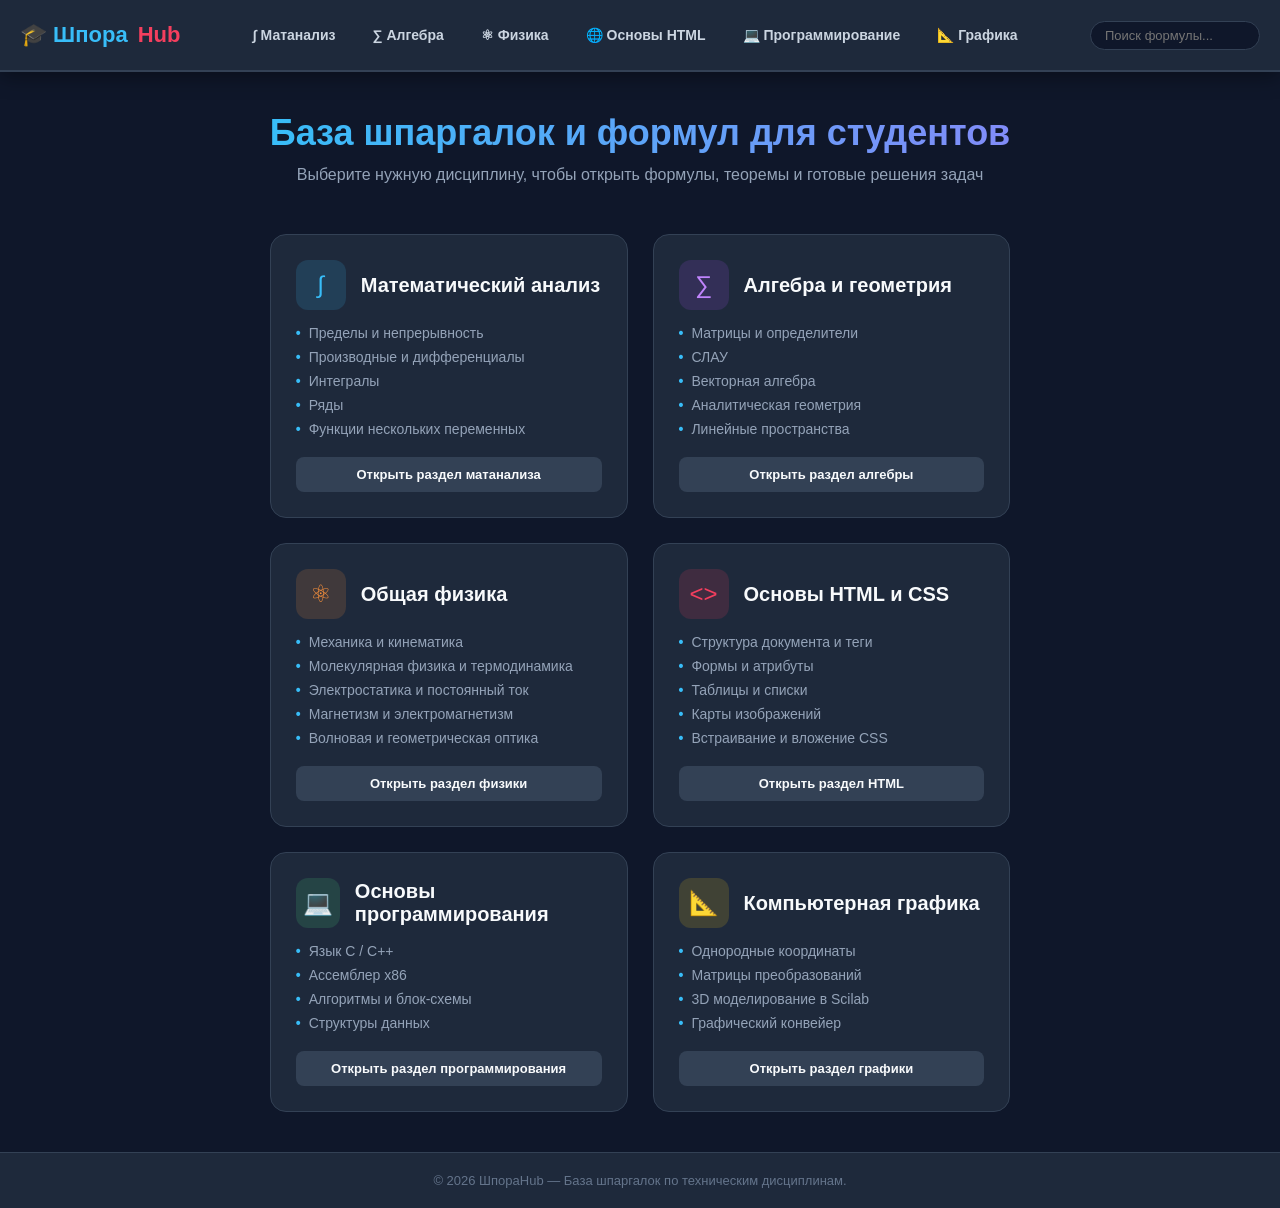
==== index.html @ d4704bb3 "Add files via upload" ====
<!DOCTYPE html>
<html lang="ru">
<head>
    <meta charset="UTF-8">
    <meta name="viewport" content="width=device-width, initial-scale=1.0">
    <title>ШпораHub — База шпаргалок для студентов</title>
    <link rel="stylesheet" href="Css-project-1.css">
</head>
<body>

    <!-- ВЕРХНЕЕ НАВИГАЦИОННОЕ МЕНЮ -->
    <header>
        <div class="header-container">
            <a href="index.html" class="logo">
                🎓 Шпора<span>Hub</span>
            </a>

            <nav>
                <ul>
                <li><a href="mathanaliz.html"        class="menu-link">∫ Матанализ</a></li>
                <li><a href="algebra.html"     class="menu-link">∑ Алгебра</a></li>
                <li><a href="phisics.html"     class="menu-link">⚛ Физика</a></li>
                <li><a href="html.html"        class="menu-link">🌐 Основы HTML</a></li>
                <li><a href="programming.html" class="menu-link">💻 Программирование</a></li>
                <li><a href="graphika.html"    class="menu-link">📐 Графика</a></li>
                </ul>
            </nav>

            <div class="search-box">
                <input type="text" placeholder="Поиск формулы..." autocomplete="off">
                <div id="search-results" class="search-results"></div>
            </div>
        </div>
    </header>

    <!-- ОСНОВНОЙ КОНТЕНТ -->
    <main>
        <section class="hero">
            <h1>База шпаргалок и формул для студентов</h1>
            <p>Выберите нужную дисциплину, чтобы открыть формулы, теоремы и готовые решения задач</p>
        </section>

        <section class="grid-categories">

            <!-- Карточка 1: Матанализ -->
            <div class="card" id="math">
                <div>
                    <div class="card-header">
                        <div class="card-icon icon-math">∫</div>
                        <div class="card-title">Математический анализ</div>
                    </div>
                    <ul class="card-list">
                        <li><a href="mathanaliz.html#limits">Пределы и непрерывность</a></li>
                        <li><a href="mathanaliz.html#derivatives">Производные и дифференциалы</a></li>
                        <li><a href="mathanaliz.html#integrals">Интегралы</a></li>
                        <li><a href="mathanaliz.html#series">Ряды</a></li>
                        <li><a href="mathanaliz.html#multivariable">Функции нескольких переменных</a></li>
                    </ul>
                </div>
                <a href="mathanaliz.html" class="card-btn">Открыть раздел матанализа</a>
            </div>

            <!-- Карточка 2: Алгебра -->
            <div class="card" id="algebra">
                <div>
                    <div class="card-header">
                        <div class="card-icon icon-algebra">∑</div>
                        <div class="card-title">Алгебра и геометрия</div>
                    </div>
                    <ul class="card-list">
                        <li><a href="algebra.html#matrices">Матрицы и определители</a></li>
                        <li><a href="algebra.html#slau">СЛАУ</a></li>
                        <li><a href="algebra.html#vectors">Векторная алгебра</a></li>
                        <li><a href="algebra.html#geom">Аналитическая геометрия</a></li>
                        <li><a href="algebra.html#spaces">Линейные пространства</a></li>
                    </ul>
                </div>
                <a href="algebra.html" class="card-btn">Открыть раздел алгебры</a>
            </div>

            <!-- Карточка 3: Физика -->
            <div class="card" id="physics">
                <div>
                    <div class="card-header">
                        <div class="card-icon icon-physics">⚛</div>
                        <div class="card-title">Общая физика</div>
                    </div>
                    <ul class="card-list">
                        <li><a href="phisics.html#mechanics">Механика и кинематика</a></li>
                        <li><a href="phisics.html#thermo">Молекулярная физика и термодинамика</a></li>
                        <li><a href="phisics.html#electro">Электростатика и постоянный ток</a></li>
                        <li><a href="phisics.html#magnetism">Магнетизм и электромагнетизм</a></li>
                        <li><a href="phisics.html#optics">Волновая и геометрическая оптика</a></li>
                    </ul>
                </div>
                <a href="phisics.html" class="card-btn">Открыть раздел физики</a>
            </div>

            <!-- Карточка 4: Основы HTML -->
            <div class="card" id="html">
                <div>
                    <div class="card-header">
                        <div class="card-icon icon-html">&lt;&gt;</div>
                        <div class="card-title">Основы HTML и CSS</div>
                    </div>
                    <ul class="card-list">
                        <li><a href="html.html#structure">Структура документа и теги</a></li>
                        <li><a href="html.html#forms">Формы и атрибуты</a></li>
                        <li><a href="html.html#tables">Таблицы и списки</a></li>
                        <li><a href="html.html#maps">Карты изображений</a></li>
                        <li><a href="html.html#css">Встраивание и вложение CSS</a></li>
                    </ul>
                </div>
                <a href="html.html" class="card-btn">Открыть раздел HTML</a>
            </div>

            <!-- Карточка 5: Программирование -->
            <div class="card" id="programming">
                <div>
                    <div class="card-header">
                        <div class="card-icon icon-prog">💻</div>
                        <div class="card-title">Основы программирования</div>
                    </div>
                    <ul class="card-list">
                        <li><a href="programming.html#c">Язык C / C++</a></li>
                        <li><a href="programming.html#asm">Ассемблер x86</a></li>
                        <li><a href="programming.html#algo">Алгоритмы и блок-схемы</a></li>
                        <li><a href="programming.html#data-struct">Структуры данных</a></li>
                    </ul>
                </div>
                <a href="programming.html" class="card-btn">Открыть раздел программирования</a>
            </div>

            <!-- Карточка 6: Компьютерная графика -->
            <div class="card" id="graphics">
                <div>
                    <div class="card-header">
                        <div class="card-icon icon-graph">📐</div>
                        <div class="card-title">Компьютерная графика</div>
                    </div>
                    <ul class="card-list">
                        <li><a href="graphika.html#homogeneous">Однородные координаты</a></li>
                        <li><a href="graphika.html#transforms">Матрицы преобразований</a></li>
                        <li><a href="graphika.html#scilab">3D моделирование в Scilab</a></li>
                        <li><a href="graphika.html#pipeline">Графический конвейер</a></li>
                    </ul>
                </div>
                <a href="graphika.html" class="card-btn">Открыть раздел графики</a>
            </div>

        </section>
    </main>

    <!-- ПОДВАЛ СТИЛЬНОГО САЙТА -->
    <footer>
        &copy; 2026 ШпораHub — База шпаргалок по техническим дисциплинам.
    </footer>
<script src="JS/search-index.js"></script>
<script src="JS/search.js"></script>
</body>
</html>
---- Css-project-1.css ----
/* ====== ОБЩИЕ СТИЛИ И СБРОС ====== */
*
{
    box-sizing: border-box;
    margin: 0;
    padding: 0;
}

body
{
    font-family: 'Segoe UI', Tahoma, Geneva, Verdana, sans-serif;
    background-color: #0f172a;
    color: #f8fafc;
    min-height: 100vh;
    display: flex;
    flex-direction: column;
}

a
{
    text-decoration: none;
    color: inherit;
}

/* ====== ШАПКА И НАВИГАЦИОННОЕ МЕНЮ ====== */
header
{
    background-color: #1e293b;
    border-bottom: 2px solid #334155;
    position: sticky;
    top: 0;
    z-index: 1000;
    box-shadow: 0 4px 20px rgba(0, 0, 0, 0.4);
}

.header-container
{
    max-width: 1280px;
    margin: 0 auto;
    display: flex;
    align-items: center;
    justify-content: space-between;
    padding: 0 20px;
    height: 70px;
}

.logo
{
    font-size: 22px;
    font-weight: 800;
    color: #38bdf8;
    display: flex;
    align-items: center;
    gap: 10px;
}

.logo span
{
    color: #f43f5e;
}

/* Выпадающее меню */
nav ul
{
    display: flex;
    list-style: none;
    gap: 5px;
}

nav > ul > li
{
    position: relative;
}

nav a.menu-link
{
    display: flex;
    align-items: center;
    gap: 6px;
    padding: 12px 16px;
    font-weight: 600;
    font-size: 14px;
    color: #cbd5e1;
    border-radius: 8px;
    transition: all 0.2s ease;
}

nav a.menu-link:hover, nav > ul > li:hover > a.menu-link
{
    background-color: #334155;
    color: #38bdf8;
}

/* Всплывающие списки (Dropdown) */
.dropdown
{
    position: absolute;
    top: 100%;
    left: 0;
    width: 250px;
    background-color: #1e293b;
    border: 1px solid #334155;
    border-radius: 12px;
    box-shadow: 0 10px 25px rgba(0,0,0,0.5);
    padding: 10px 0;
    opacity: 0;
    visibility: hidden;
    transform: translateY(10px);
    transition: all 0.25s ease;
    list-style: none;
}

nav > ul > li:hover .dropdown
{
    opacity: 1;
    visibility: visible;
    transform: translateY(0);
}

.dropdown li a
{
    display: block;
    padding: 10px 20px;
    font-size: 13px;
    color: #94a3b8;
    transition: all 0.2s ease;
}

.dropdown li a:hover
{
    background-color: #334155;
    color: #f8fafc;
    padding-left: 25px;
}

/* Поиск */
.search-box
{
    display: flex;
    align-items: center;
    background-color: #0f172a;
    border: 1px solid #334155;
    border-radius: 20px;
    padding: 6px 14px;
}

.search-box input
{
    background: none;
    border: none;
    outline: none;
    color: #fff;
    font-size: 13px;
    width: 140px;
}

/* ====== ОСНОВНОЙ КОНТЕНТ (КАРТОЧКИ РАЗДЕЛОВ) ====== */
main
{
    max-width: 1280px;
    margin: 40px auto;
    padding: 0 20px;
    flex: 1;
}

.hero
{
    text-align: center;
    margin-bottom: 50px;
}

.hero h1
{
    font-size: 36px;
    font-weight: 800;
    margin-bottom: 12px;
    background: linear-gradient(90deg, #38bdf8, #818cf8);
    background-clip: border-box;
    -webkit-background-clip: text;
    -webkit-text-fill-color: transparent;
}

.hero p
{
    color: #94a3b8;
    font-size: 16px;
}

.grid-categories
{
    display: grid;
    grid-template-columns: repeat(auto-fit, minmax(350px, 1fr));
    gap: 25px;
}

.card
{
    background-color: #1e293b;
    border: 1px solid #334155;
    border-radius: 16px;
    padding: 25px;
    transition: transform 0.3s ease, border-color 0.3s ease, box-shadow 0.3s ease;
    display: flex;
    flex-direction: column;
    justify-content: space-between;
}

.card:hover
{
    transform: translateY(-5px);
    border-color: #38bdf8;
    box-shadow: 0 10px 30px rgba(56, 189, 248, 0.15);
}

.card-header
{
    display: flex;
    align-items: center;
    gap: 15px;
    margin-bottom: 15px;
}

.card-icon
{
    width: 50px;
    height: 50px;
    border-radius: 12px;
    display: flex;
    align-items: center;
    justify-content: center;
    font-size: 24px;
}

/* Цветовые акценты */
.icon-math { background-color: rgba(56, 189, 248, 0.15); color: #38bdf8; }
.icon-algebra { background-color: rgba(168, 85, 247, 0.15); color: #c084fc; }
.icon-physics { background-color: rgba(251, 146, 60, 0.15); color: #fb923c; }
.icon-html { background-color: rgba(244, 63, 94, 0.15); color: #f43f5e; }
.icon-prog { background-color: rgba(74, 222, 128, 0.15); color: #4ade80; }
.icon-graph { background-color: rgba(250, 204, 21, 0.15); color: #facc15; }

.card-title
{
    font-size: 20px;
    font-weight: 700;
}

.card-list
{
    list-style: none;
    margin-bottom: 20px;
}

.card-list li
{
    margin-bottom: 8px;
}

.card-list a
{
    color: #94a3b8;
    font-size: 14px;
    display: flex;
    align-items: center;
    gap: 8px;
    transition: color 0.2s;
}

.card-list a:hover
{
    color: #f8fafc;
}

.card-list a::before
{
    content: "•";
    color: #38bdf8;
    font-weight: bold;
}

.card-btn
{
    display: inline-block;
    text-align: center;
    padding: 10px;
    background-color: #334155;
    color: #f8fafc;
    border-radius: 8px;
    font-weight: 600;
    font-size: 13px;
    transition: background 0.2s;
}

.card-btn:hover
{
    background-color: #0284c7;
}

/* ====== ПОДВАЛ ====== */
footer
{
    background-color: #1e293b;
    border-top: 1px solid #334155;
    text-align: center;
    padding: 20px;
    color: #64748b;
    font-size: 13px;
    margin-top: auto;
}

/* ============================================================
   СТРАНИЦЫ РАЗДЕЛОВ
   ============================================================ */

.breadcrumbs {
    font-size: 14px;
    color: #64748b;
    margin-bottom: 20px;
    display: flex;
    gap: 8px;
    align-items: center;
}
.breadcrumbs a { color: #38bdf8; }
.breadcrumbs a:hover { text-decoration: underline; }

.section-hero {
    display: flex;
    gap: 20px;
    align-items: center;
    margin-bottom: 30px;
}
.section-hero h1 {
    font-size: 30px;
    font-weight: 800;
    margin-bottom: 6px;
}
.section-hero p {
    color: #94a3b8;
    font-size: 15px;
}

.section-layout {
    display: grid;
    grid-template-columns: 240px 1fr;
    gap: 30px;
    align-items: start;
}

.section-sidebar {
    position: sticky;
    top: 90px;
    background-color: #1e293b;
    border: 1px solid #334155;
    border-radius: 12px;
    padding: 18px;
}
.section-sidebar h3 {
    font-size: 14px;
    text-transform: uppercase;
    letter-spacing: 1px;
    color: #64748b;
    margin-bottom: 12px;
}
.section-sidebar ul { list-style: none; }
.section-sidebar li { margin-bottom: 6px; }
.section-sidebar a {
    display: block;
    padding: 8px 10px;
    border-radius: 6px;
    font-size: 14px;
    color: #cbd5e1;
    transition: background 0.2s;
}
.section-sidebar a:hover {
    background-color: #334155;
    color: #38bdf8;
}

.topic {
    margin-bottom: 40px;
    scroll-margin-top: 90px;
}
.topic h2 {
    font-size: 22px;
    margin-bottom: 16px;
    padding-bottom: 8px;
    border-bottom: 1px solid #334155;
    color: #38bdf8;
}

.formula-list {
    display: grid;
    grid-template-columns: repeat(auto-fit, minmax(min(100%, 280px), 1fr));
    gap: 14px;
}

.formula-card {
    background-color: #1e293b;
    border: 1px solid #334155;
    border-radius: 10px;
    padding: 16px;
    transition: border-color 0.2s;
}
.formula-card:hover { border-color: #38bdf8; }

.formula-name {
    font-size: 14px;
    color: #94a3b8;
    margin-bottom: 8px;
}

.formula-code {
    font-family: 'Consolas', 'Courier New', monospace;
    font-size: 15px;
    color: #f8fafc;
    background-color: #0f172a;
    padding: 10px 12px;
    border-radius: 6px;
    border-left: 3px solid #38bdf8;
    word-break: break-word;
    overflow-x: auto;
}

/* Место под слайдер */
.slider-placeholder {
    width: 100%;
    aspect-ratio: 16 / 7;
    background-color: #1e293b;
    border: 2px dashed #334155;
    border-radius: 16px;
    display: flex;
    flex-direction: column;
    align-items: center;
    justify-content: center;
    gap: 8px;
    color: #475569;
    margin-bottom: 40px;
    text-align: center;
    padding: 20px;
}
.slider-placeholder .slider-icon { font-size: 40px; opacity: 0.6; }
.slider-placeholder .slider-text { font-size: 15px; font-weight: 600; color: #64748b; }
.slider-placeholder .slider-hint { font-size: 12px; color: #475569; }

@media (max-width: 900px) {
    .section-layout { grid-template-columns: 1fr; }
    .section-sidebar { position: static; }
    .section-hero { flex-direction: column; align-items: flex-start; gap: 12px; }
    .section-hero h1 { font-size: 24px; }
}

@media (max-width: 600px) {
    .slider-placeholder { aspect-ratio: 4 / 3; }
}
/* ============================================================
   ПОИСК
   ============================================================ */

.search-box {
    position: relative;
}

.search-results {
    position: absolute;
    top: calc(100% + 8px);
    right: 0;
    width: 360px;
    max-width: 90vw;
    max-height: 400px;
    overflow-y: auto;
    background-color: #1e293b;
    border: 1px solid #334155;
    border-radius: 12px;
    box-shadow: 0 10px 30px rgba(0, 0, 0, 0.5);
    padding: 6px;
    display: none;
    z-index: 2000;
}
.search-results.is-open { display: block; }

.search-item {
    display: block;
    padding: 10px 12px;
    border-radius: 8px;
    transition: background 0.15s;
}
.search-item:hover { background-color: #334155; }

.search-item-section {
    font-size: 11px;
    text-transform: uppercase;
    letter-spacing: 0.5px;
    color: #64748b;
    margin-bottom: 4px;
}
.search-item-name {
    font-size: 14px;
    font-weight: 600;
    color: #f8fafc;
}
.search-item mark {
    background-color: rgba(56, 189, 248, 0.3);
    color: #38bdf8;
    border-radius: 2px;
    padding: 0 2px;
}
.search-empty {
    padding: 16px;
    text-align: center;
    color: #64748b;
    font-size: 14px;
}

@media (max-width: 600px) {
    .search-results {
        width: calc(100vw - 24px);
        right: -8px;
    }
}
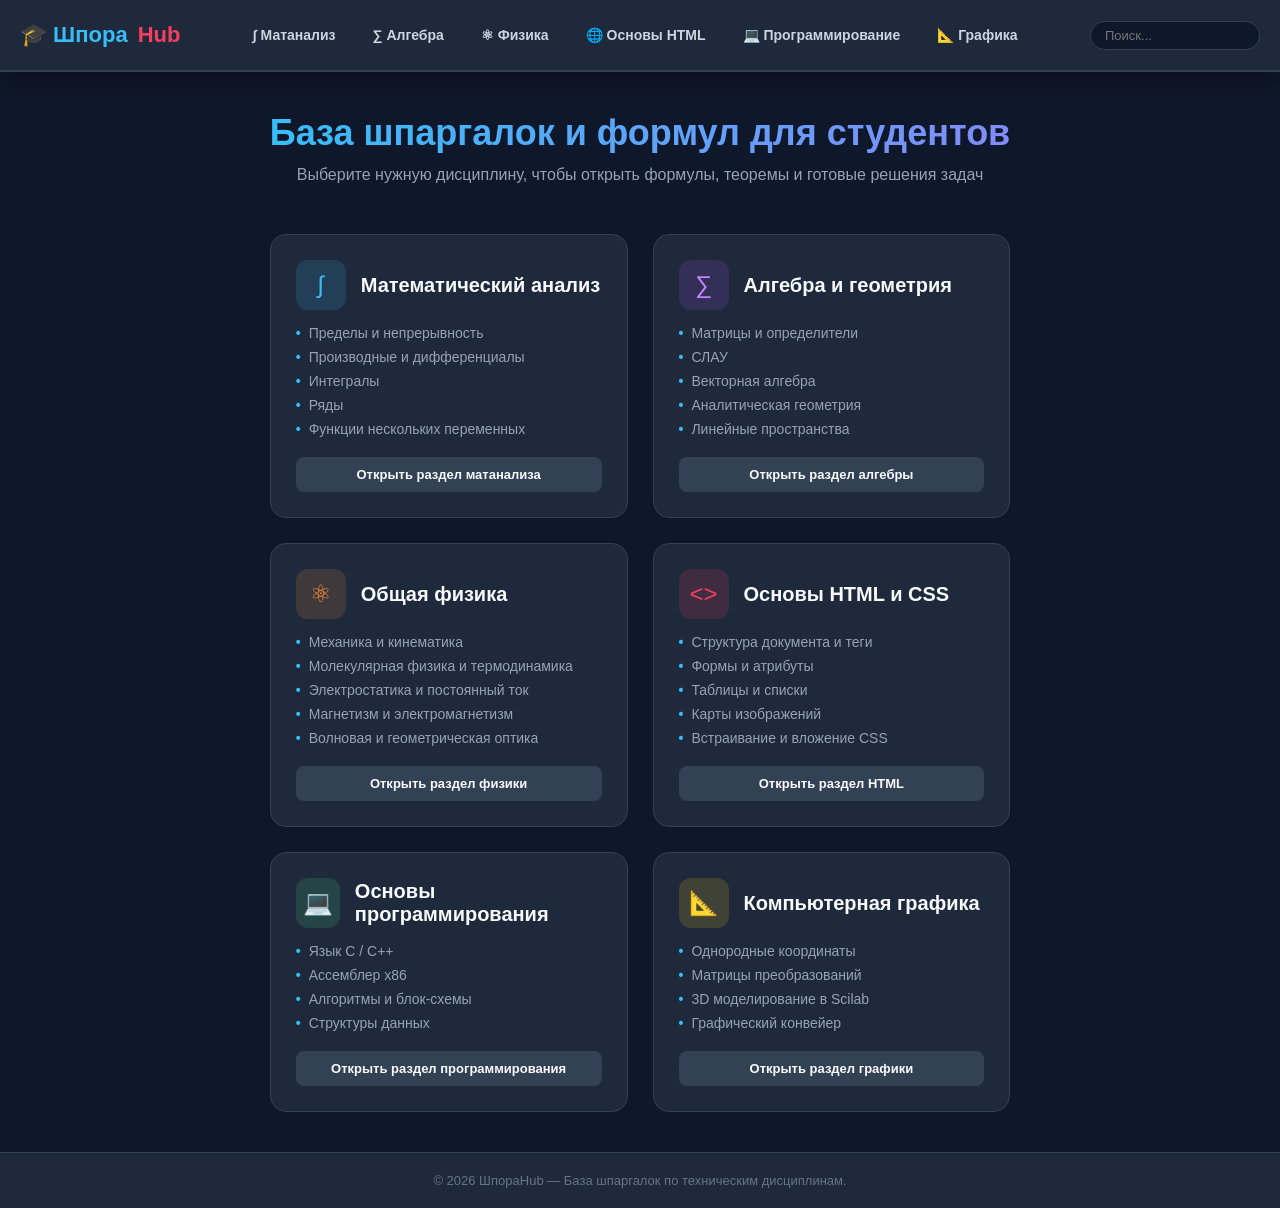
==== commit 7c612ee6: "Update index.html" ====
--- a/index.html
+++ b/index.html
@@ -17,7 +17,7 @@
 
             <nav>
                 <ul>
-                <li><a href="mathanaliz.html"        class="menu-link">∫ Матанализ</a></li>
+                <li><a href="mathanaliz.html"  class="menu-link">∫ Матанализ</a></li>
                 <li><a href="algebra.html"     class="menu-link">∑ Алгебра</a></li>
                 <li><a href="phisics.html"     class="menu-link">⚛ Физика</a></li>
                 <li><a href="html.html"        class="menu-link">🌐 Основы HTML</a></li>
@@ -27,7 +27,7 @@
             </nav>
 
             <div class="search-box">
-                <input type="text" placeholder="Поиск формулы..." autocomplete="off">
+                <input type="text" placeholder="Поиск..." autocomplete="off">
                 <div id="search-results" class="search-results"></div>
             </div>
         </div>
--- a/Css-project-1.css
+++ b/Css-project-1.css
@@ -363,7 +363,8 @@
 }
 .section-sidebar ul { list-style: none; }
 .section-sidebar li { margin-bottom: 6px; }
-.section-sidebar a {
+.section-sidebar a
+{
     display: block;
     padding: 8px 10px;
     border-radius: 6px;
@@ -371,16 +372,19 @@
     color: #cbd5e1;
     transition: background 0.2s;
 }
-.section-sidebar a:hover {
+.section-sidebar a:hover
+{
     background-color: #334155;
     color: #38bdf8;
 }
 
-.topic {
+.topic
+{
     margin-bottom: 40px;
     scroll-margin-top: 90px;
 }
-.topic h2 {
+.topic h2
+{
     font-size: 22px;
     margin-bottom: 16px;
     padding-bottom: 8px;
@@ -388,13 +392,15 @@
     color: #38bdf8;
 }
 
-.formula-list {
+.formula-list
+{
     display: grid;
     grid-template-columns: repeat(auto-fit, minmax(min(100%, 280px), 1fr));
     gap: 14px;
 }
 
-.formula-card {
+.formula-card
+{
     background-color: #1e293b;
     border: 1px solid #334155;
     border-radius: 10px;
@@ -403,13 +409,30 @@
 }
 .formula-card:hover { border-color: #38bdf8; }
 
-.formula-name {
+.formula-name
+{
     font-size: 14px;
     color: #94a3b8;
     margin-bottom: 8px;
 }
 
-.formula-code {
+.formula-code
+{
+    font-family: 'Segoe UI', Tahoma, Geneva, Verdana, sans-serif; /* Убираем моноширинный шрифт */
+    font-size: 18px; /* Чуть увеличиваем для читаемости */
+    padding: 15px;
+    display: flex;
+    justify-content: center; /* Центрируем формулу */
+    align-items: center;
+    background-color: #0f172a; /* Оставляем темный фон */
+    border-left: 3px solid #38bdf8;
+    border-radius: 6px;
+    overflow-x: auto; /* Чтобы длинные формулы можно было скроллить на телефоне */
+    color: #f8fafc;
+}
+
+.formula-code-long
+{
     font-family: 'Consolas', 'Courier New', monospace;
     font-size: 15px;
     color: #f8fafc;
@@ -417,12 +440,12 @@
     padding: 10px 12px;
     border-radius: 6px;
     border-left: 3px solid #38bdf8;
-    word-break: break-word;
     overflow-x: auto;
 }
 
 /* Место под слайдер */
-.slider-placeholder {
+.slider-placeholder
+{
     width: 100%;
     aspect-ratio: 16 / 7;
     background-color: #1e293b;
@@ -442,25 +465,29 @@
 .slider-placeholder .slider-text { font-size: 15px; font-weight: 600; color: #64748b; }
 .slider-placeholder .slider-hint { font-size: 12px; color: #475569; }
 
-@media (max-width: 900px) {
+@media (max-width: 900px)
+{
     .section-layout { grid-template-columns: 1fr; }
     .section-sidebar { position: static; }
     .section-hero { flex-direction: column; align-items: flex-start; gap: 12px; }
     .section-hero h1 { font-size: 24px; }
 }
 
-@media (max-width: 600px) {
+@media (max-width: 600px)
+{
     .slider-placeholder { aspect-ratio: 4 / 3; }
 }
 /* ============================================================
    ПОИСК
    ============================================================ */
 
-.search-box {
+.search-box
+{
     position: relative;
 }
 
-.search-results {
+.search-results
+{
     position: absolute;
     top: calc(100% + 8px);
     right: 0;
@@ -478,7 +505,8 @@
 }
 .search-results.is-open { display: block; }
 
-.search-item {
+.search-item
+{
     display: block;
     padding: 10px 12px;
     border-radius: 8px;
@@ -486,34 +514,130 @@
 }
 .search-item:hover { background-color: #334155; }
 
-.search-item-section {
+.search-item-section
+{
     font-size: 11px;
     text-transform: uppercase;
     letter-spacing: 0.5px;
     color: #64748b;
     margin-bottom: 4px;
 }
-.search-item-name {
+.search-item-name
+{
     font-size: 14px;
     font-weight: 600;
     color: #f8fafc;
 }
-.search-item mark {
+.search-item mark
+{
     background-color: rgba(56, 189, 248, 0.3);
     color: #38bdf8;
     border-radius: 2px;
     padding: 0 2px;
 }
-.search-empty {
+.search-empty
+{
     padding: 16px;
     text-align: center;
     color: #64748b;
     font-size: 14px;
 }
 
-@media (max-width: 600px) {
-    .search-results {
+@media (max-width: 600px)
+{
+    .search-results
+    {
         width: calc(100vw - 24px);
         right: -8px;
     }
-}+}
+/* ============================================================
+   АДАПТИВ ДЛЯ МОБИЛЬНЫХ УСТРОЙСТВ
+   ============================================================ */
+
+/* 1. Починка сетки карточек (чтобы не было пустоты справа) */
+.grid-categories
+{
+    grid-template-columns: repeat(auto-fit, minmax(min(100%, 300px), 1fr));
+}
+
+/* 2. Перестройка шапки для планшетов и телефонов */
+@media (max-width: 1024px)
+{
+    .header-container
+    {
+        flex-wrap: wrap;       /* Разрешаем перенос элементов */
+        height: auto;          /* Убираем фиксированную высоту */
+        padding: 10px 15px;
+        gap: 10px;
+    }
+
+    /* Логотип занимает всё свободное место слева */
+    .logo
+    {
+        flex: 1;
+    }
+
+    /* Поиск уходит вправо */
+    .search-box
+    {
+        width: 200px; 
+    }
+
+    /* Меню сползает на новую строку и растягивается на всю ширину */
+    nav
+    {
+        order: 3;              /* Ставим после логотипа и поиска */
+        width: 100%;           /* На всю ширину */
+        overflow-x: auto;      /* Если не влезет, можно будет скроллить вбок */
+        -webkit-overflow-scrolling: touch;
+    }
+
+    /* Убираем скроллбар у меню (чтобы было красиво) */
+    nav::-webkit-scrollbar
+    {
+        display: none;
+    }
+
+    nav ul
+    {
+        flex-wrap: nowrap;
+        gap: 5px;
+    }
+
+    nav a.menu-link
+    {
+        white-space: nowrap;   /* Запрещаем тексту переноситься на 2 строки */
+        font-size: 13px;       /* Чуть уменьшаем шрифт */
+    }
+}
+
+/* 3. Дополнительные правки для узких телефонов */
+@media (max-width: 600px)
+{
+    .search-box
+    {
+        width: 100%;           /* На телефоне поиск лучше сделать на всю ширину */
+        order: 4;              /* Поиск уходит под меню */
+    }
+    
+    .hero h1 
+    {
+        font-size: 24px;
+    }
+    
+    .card
+    {
+        padding: 18px;
+    }
+}
+/* Делаем блок с формулой чуть больше и убираем шрифт кода */
+.formula-code {
+    font-family: inherit; /* Возвращаем обычный шрифт */
+    font-size: 16px;
+    padding: 12px;
+    display: flex;
+    justify-content: center; /* Центрируем формулу по горизонтали */
+    align-items: center;
+    min-height: 50px;
+}
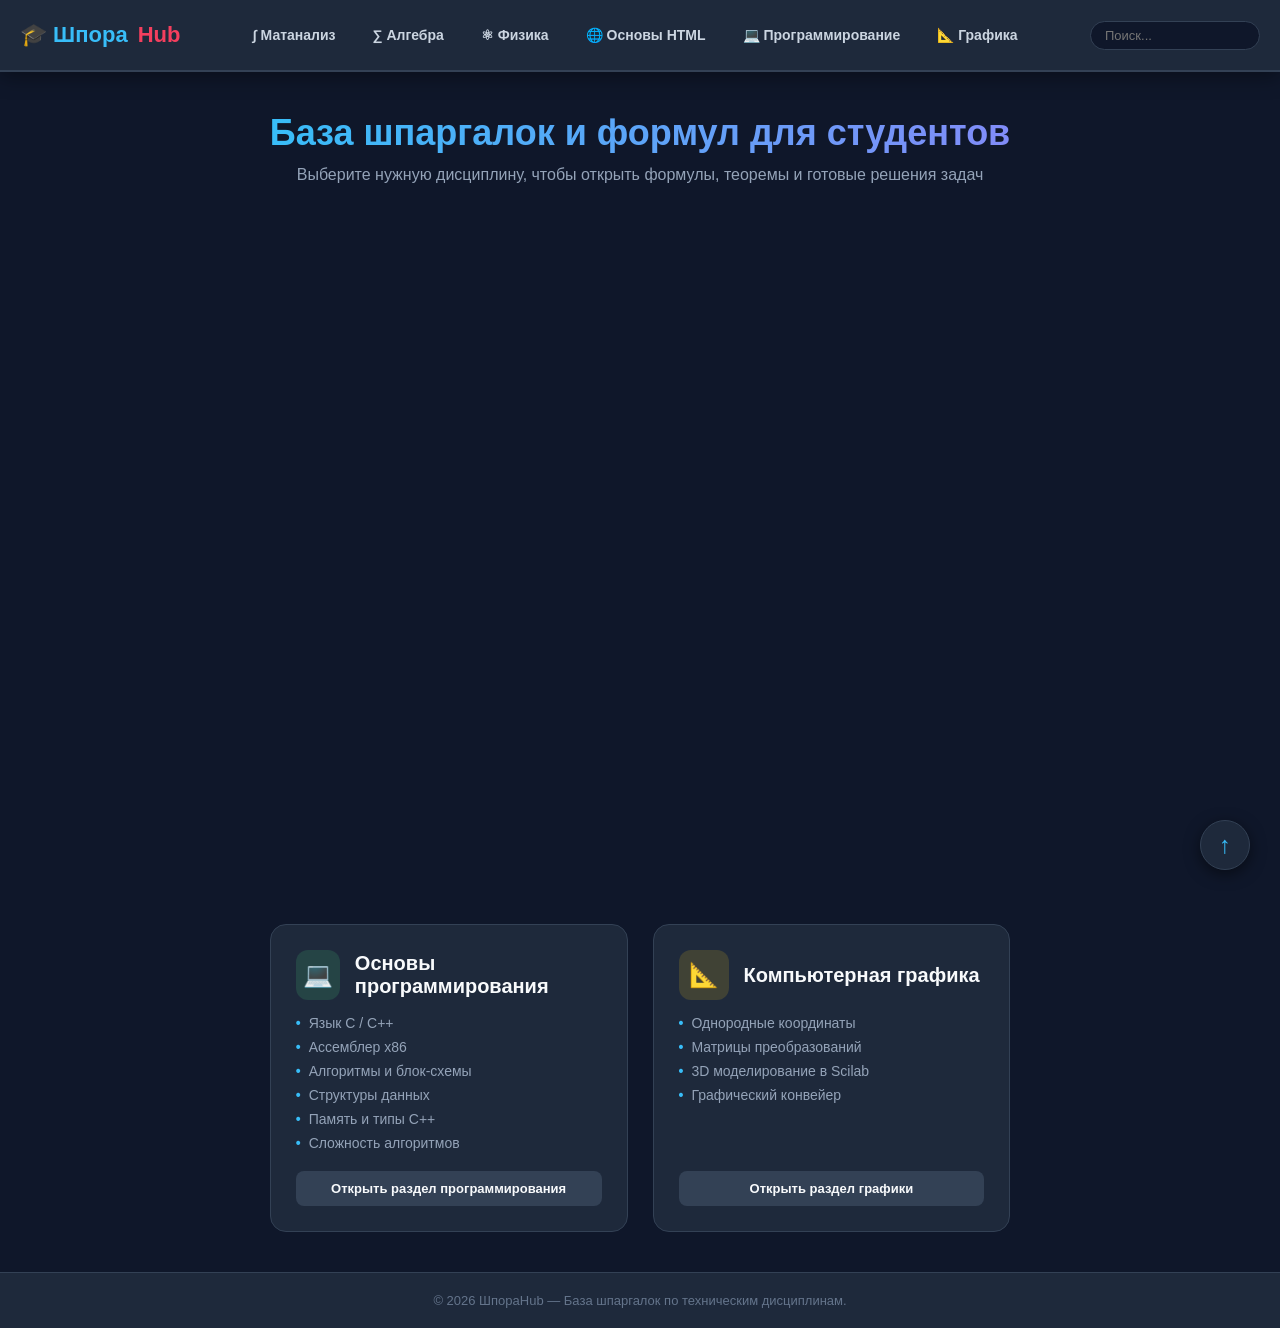
==== commit 5fd0c7a6: "Add files via upload" ====
--- a/index.html
+++ b/index.html
@@ -5,8 +5,9 @@
     <meta name="viewport" content="width=device-width, initial-scale=1.0">
     <title>ШпораHub — База шпаргалок для студентов</title>
     <link rel="stylesheet" href="Css-project-1.css">
+    <link rel="icon" type="png" href="images/favicon-16x16.png">
 </head>
-<body>
+<body id="top">
 
     <!-- ВЕРХНЕЕ НАВИГАЦИОННОЕ МЕНЮ -->
     <header>
@@ -55,6 +56,8 @@
                         <li><a href="mathanaliz.html#integrals">Интегралы</a></li>
                         <li><a href="mathanaliz.html#series">Ряды</a></li>
                         <li><a href="mathanaliz.html#multivariable">Функции нескольких переменных</a></li>
+                        <li><a href="mathanaliz.html#derivatives-table">Таблица производных</a></li>
+                        <li><a href="mathanaliz.html#integrals-table">Таблица интегралов</a></li>
                     </ul>
                 </div>
                 <a href="mathanaliz.html" class="card-btn">Открыть раздел матанализа</a>
@@ -91,6 +94,7 @@
                         <li><a href="phisics.html#electro">Электростатика и постоянный ток</a></li>
                         <li><a href="phisics.html#magnetism">Магнетизм и электромагнетизм</a></li>
                         <li><a href="phisics.html#optics">Волновая и геометрическая оптика</a></li>
+                        <li><a href="phisics.html#constants">Физические постоянные</a></li>
                     </ul>
                 </div>
                 <a href="phisics.html" class="card-btn">Открыть раздел физики</a>
@@ -126,6 +130,8 @@
                         <li><a href="programming.html#asm">Ассемблер x86</a></li>
                         <li><a href="programming.html#algo">Алгоритмы и блок-схемы</a></li>
                         <li><a href="programming.html#data-struct">Структуры данных</a></li>
+                        <li><a href="programming.html#c-memory">Память и типы C++</a></li>
+                        <li><a href="programming.html#algo-complexity">Сложность алгоритмов</a></li>
                     </ul>
                 </div>
                 <a href="programming.html" class="card-btn">Открыть раздел программирования</a>
@@ -155,6 +161,7 @@
     <footer>
         &copy; 2026 ШпораHub — База шпаргалок по техническим дисциплинам.
     </footer>
+    <a href="#top" class="to-top">↑</a>
 <script src="JS/search-index.js"></script>
 <script src="JS/search.js"></script>
 </body>
--- a/Css-project-1.css
+++ b/Css-project-1.css
@@ -1,4 +1,6 @@
-/* ====== ОБЩИЕ СТИЛИ И СБРОС ====== */
+/* ============================================================
+   1. ОБЩИЕ СТИЛИ И СБРОС
+   ============================================================ */
 *
 {
     box-sizing: border-box;
@@ -22,7 +24,9 @@
     color: inherit;
 }
 
-/* ====== ШАПКА И НАВИГАЦИОННОЕ МЕНЮ ====== */
+/* ============================================================
+   2. ШАПКА И НАВИГАЦИОННОЕ МЕНЮ
+   ============================================================ */
 header
 {
     background-color: #1e293b;
@@ -31,6 +35,8 @@
     top: 0;
     z-index: 1000;
     box-shadow: 0 4px 20px rgba(0, 0, 0, 0.4);
+    width: 100%;
+    box-sizing: border-box;
 }
 
 .header-container
@@ -91,7 +97,6 @@
     color: #38bdf8;
 }
 
-/* Всплывающие списки (Dropdown) */
 .dropdown
 {
     position: absolute;
@@ -142,6 +147,7 @@
     border: 1px solid #334155;
     border-radius: 20px;
     padding: 6px 14px;
+    position: relative;
 }
 
 .search-box input
@@ -154,338 +160,7 @@
     width: 140px;
 }
 
-/* ====== ОСНОВНОЙ КОНТЕНТ (КАРТОЧКИ РАЗДЕЛОВ) ====== */
-main
-{
-    max-width: 1280px;
-    margin: 40px auto;
-    padding: 0 20px;
-    flex: 1;
-}
-
-.hero
-{
-    text-align: center;
-    margin-bottom: 50px;
-}
-
-.hero h1
-{
-    font-size: 36px;
-    font-weight: 800;
-    margin-bottom: 12px;
-    background: linear-gradient(90deg, #38bdf8, #818cf8);
-    background-clip: border-box;
-    -webkit-background-clip: text;
-    -webkit-text-fill-color: transparent;
-}
-
-.hero p
-{
-    color: #94a3b8;
-    font-size: 16px;
-}
-
-.grid-categories
-{
-    display: grid;
-    grid-template-columns: repeat(auto-fit, minmax(350px, 1fr));
-    gap: 25px;
-}
-
-.card
-{
-    background-color: #1e293b;
-    border: 1px solid #334155;
-    border-radius: 16px;
-    padding: 25px;
-    transition: transform 0.3s ease, border-color 0.3s ease, box-shadow 0.3s ease;
-    display: flex;
-    flex-direction: column;
-    justify-content: space-between;
-}
-
-.card:hover
-{
-    transform: translateY(-5px);
-    border-color: #38bdf8;
-    box-shadow: 0 10px 30px rgba(56, 189, 248, 0.15);
-}
-
-.card-header
-{
-    display: flex;
-    align-items: center;
-    gap: 15px;
-    margin-bottom: 15px;
-}
-
-.card-icon
-{
-    width: 50px;
-    height: 50px;
-    border-radius: 12px;
-    display: flex;
-    align-items: center;
-    justify-content: center;
-    font-size: 24px;
-}
-
-/* Цветовые акценты */
-.icon-math { background-color: rgba(56, 189, 248, 0.15); color: #38bdf8; }
-.icon-algebra { background-color: rgba(168, 85, 247, 0.15); color: #c084fc; }
-.icon-physics { background-color: rgba(251, 146, 60, 0.15); color: #fb923c; }
-.icon-html { background-color: rgba(244, 63, 94, 0.15); color: #f43f5e; }
-.icon-prog { background-color: rgba(74, 222, 128, 0.15); color: #4ade80; }
-.icon-graph { background-color: rgba(250, 204, 21, 0.15); color: #facc15; }
-
-.card-title
-{
-    font-size: 20px;
-    font-weight: 700;
-}
-
-.card-list
-{
-    list-style: none;
-    margin-bottom: 20px;
-}
-
-.card-list li
-{
-    margin-bottom: 8px;
-}
-
-.card-list a
-{
-    color: #94a3b8;
-    font-size: 14px;
-    display: flex;
-    align-items: center;
-    gap: 8px;
-    transition: color 0.2s;
-}
-
-.card-list a:hover
-{
-    color: #f8fafc;
-}
-
-.card-list a::before
-{
-    content: "•";
-    color: #38bdf8;
-    font-weight: bold;
-}
-
-.card-btn
-{
-    display: inline-block;
-    text-align: center;
-    padding: 10px;
-    background-color: #334155;
-    color: #f8fafc;
-    border-radius: 8px;
-    font-weight: 600;
-    font-size: 13px;
-    transition: background 0.2s;
-}
-
-.card-btn:hover
-{
-    background-color: #0284c7;
-}
-
-/* ====== ПОДВАЛ ====== */
-footer
-{
-    background-color: #1e293b;
-    border-top: 1px solid #334155;
-    text-align: center;
-    padding: 20px;
-    color: #64748b;
-    font-size: 13px;
-    margin-top: auto;
-}
-
-/* ============================================================
-   СТРАНИЦЫ РАЗДЕЛОВ
-   ============================================================ */
-
-.breadcrumbs {
-    font-size: 14px;
-    color: #64748b;
-    margin-bottom: 20px;
-    display: flex;
-    gap: 8px;
-    align-items: center;
-}
-.breadcrumbs a { color: #38bdf8; }
-.breadcrumbs a:hover { text-decoration: underline; }
-
-.section-hero {
-    display: flex;
-    gap: 20px;
-    align-items: center;
-    margin-bottom: 30px;
-}
-.section-hero h1 {
-    font-size: 30px;
-    font-weight: 800;
-    margin-bottom: 6px;
-}
-.section-hero p {
-    color: #94a3b8;
-    font-size: 15px;
-}
-
-.section-layout {
-    display: grid;
-    grid-template-columns: 240px 1fr;
-    gap: 30px;
-    align-items: start;
-}
-
-.section-sidebar {
-    position: sticky;
-    top: 90px;
-    background-color: #1e293b;
-    border: 1px solid #334155;
-    border-radius: 12px;
-    padding: 18px;
-}
-.section-sidebar h3 {
-    font-size: 14px;
-    text-transform: uppercase;
-    letter-spacing: 1px;
-    color: #64748b;
-    margin-bottom: 12px;
-}
-.section-sidebar ul { list-style: none; }
-.section-sidebar li { margin-bottom: 6px; }
-.section-sidebar a
-{
-    display: block;
-    padding: 8px 10px;
-    border-radius: 6px;
-    font-size: 14px;
-    color: #cbd5e1;
-    transition: background 0.2s;
-}
-.section-sidebar a:hover
-{
-    background-color: #334155;
-    color: #38bdf8;
-}
-
-.topic
-{
-    margin-bottom: 40px;
-    scroll-margin-top: 90px;
-}
-.topic h2
-{
-    font-size: 22px;
-    margin-bottom: 16px;
-    padding-bottom: 8px;
-    border-bottom: 1px solid #334155;
-    color: #38bdf8;
-}
-
-.formula-list
-{
-    display: grid;
-    grid-template-columns: repeat(auto-fit, minmax(min(100%, 280px), 1fr));
-    gap: 14px;
-}
-
-.formula-card
-{
-    background-color: #1e293b;
-    border: 1px solid #334155;
-    border-radius: 10px;
-    padding: 16px;
-    transition: border-color 0.2s;
-}
-.formula-card:hover { border-color: #38bdf8; }
-
-.formula-name
-{
-    font-size: 14px;
-    color: #94a3b8;
-    margin-bottom: 8px;
-}
-
-.formula-code
-{
-    font-family: 'Segoe UI', Tahoma, Geneva, Verdana, sans-serif; /* Убираем моноширинный шрифт */
-    font-size: 18px; /* Чуть увеличиваем для читаемости */
-    padding: 15px;
-    display: flex;
-    justify-content: center; /* Центрируем формулу */
-    align-items: center;
-    background-color: #0f172a; /* Оставляем темный фон */
-    border-left: 3px solid #38bdf8;
-    border-radius: 6px;
-    overflow-x: auto; /* Чтобы длинные формулы можно было скроллить на телефоне */
-    color: #f8fafc;
-}
-
-.formula-code-long
-{
-    font-family: 'Consolas', 'Courier New', monospace;
-    font-size: 15px;
-    color: #f8fafc;
-    background-color: #0f172a;
-    padding: 10px 12px;
-    border-radius: 6px;
-    border-left: 3px solid #38bdf8;
-    overflow-x: auto;
-}
-
-/* Место под слайдер */
-.slider-placeholder
-{
-    width: 100%;
-    aspect-ratio: 16 / 7;
-    background-color: #1e293b;
-    border: 2px dashed #334155;
-    border-radius: 16px;
-    display: flex;
-    flex-direction: column;
-    align-items: center;
-    justify-content: center;
-    gap: 8px;
-    color: #475569;
-    margin-bottom: 40px;
-    text-align: center;
-    padding: 20px;
-}
-.slider-placeholder .slider-icon { font-size: 40px; opacity: 0.6; }
-.slider-placeholder .slider-text { font-size: 15px; font-weight: 600; color: #64748b; }
-.slider-placeholder .slider-hint { font-size: 12px; color: #475569; }
-
-@media (max-width: 900px)
-{
-    .section-layout { grid-template-columns: 1fr; }
-    .section-sidebar { position: static; }
-    .section-hero { flex-direction: column; align-items: flex-start; gap: 12px; }
-    .section-hero h1 { font-size: 24px; }
-}
-
-@media (max-width: 600px)
-{
-    .slider-placeholder { aspect-ratio: 4 / 3; }
-}
-/* ============================================================
-   ПОИСК
-   ============================================================ */
-
-.search-box
-{
-    position: relative;
-}
-
+/* Выпадающие результаты поиска */
 .search-results
 {
     position: absolute;
@@ -503,7 +178,11 @@
     display: none;
     z-index: 2000;
 }
-.search-results.is-open { display: block; }
+
+.search-results.is-open
+{
+    display: block;
+}
 
 .search-item
 {
@@ -512,7 +191,11 @@
     border-radius: 8px;
     transition: background 0.15s;
 }
-.search-item:hover { background-color: #334155; }
+
+.search-item:hover
+{
+    background-color: #334155;
+}
 
 .search-item-section
 {
@@ -522,12 +205,14 @@
     color: #64748b;
     margin-bottom: 4px;
 }
+
 .search-item-name
 {
     font-size: 14px;
     font-weight: 600;
     color: #f8fafc;
 }
+
 .search-item mark
 {
     background-color: rgba(56, 189, 248, 0.3);
@@ -535,6 +220,7 @@
     border-radius: 2px;
     padding: 0 2px;
 }
+
 .search-empty
 {
     padding: 16px;
@@ -543,101 +229,916 @@
     font-size: 14px;
 }
 
+/* ============================================================
+   3. ОСНОВНОЙ КОНТЕНТ (ГЛАВНАЯ СТРАНИЦА)
+   ============================================================ */
+main
+{
+    max-width: 1280px;
+    margin: 40px auto;
+    padding: 0 20px;
+    flex: 1;
+}
+
+.hero
+{
+    text-align: center;
+    margin-bottom: 50px;
+}
+
+.hero h1
+{
+    font-size: 36px;
+    font-weight: 800;
+    margin-bottom: 12px;
+    background: linear-gradient(90deg, #38bdf8, #818cf8);
+    background-clip: border-box;
+    -webkit-background-clip: text;
+    -webkit-text-fill-color: transparent;
+}
+
+.hero p
+{
+    color: #94a3b8;
+    font-size: 16px;
+}
+
+.grid-categories
+{
+    display: grid;
+    grid-template-columns: repeat(auto-fit, minmax(min(100%, 350px), 1fr));
+    gap: 25px;
+}
+
+.card
+{
+    background-color: #1e293b;
+    border: 1px solid #334155;
+    border-radius: 16px;
+    padding: 25px;
+    transition: transform 0.3s ease, border-color 0.3s ease, box-shadow 0.3s ease;
+    display: flex;
+    flex-direction: column;
+    justify-content: space-between;
+}
+
+.card:hover
+{
+    transform: translateY(-5px);
+    border-color: #38bdf8;
+    box-shadow: 0 10px 30px rgba(56, 189, 248, 0.15);
+}
+
+.card-header
+{
+    display: flex;
+    align-items: center;
+    gap: 15px;
+    margin-bottom: 15px;
+}
+
+.card-icon
+{
+    width: 50px;
+    height: 50px;
+    border-radius: 12px;
+    display: flex;
+    align-items: center;
+    justify-content: center;
+    font-size: 24px;
+}
+
+/* Цветовые акценты */
+.icon-math { background-color: rgba(56, 189, 248, 0.15); color: #38bdf8; }
+.icon-algebra { background-color: rgba(168, 85, 247, 0.15); color: #c084fc; }
+.icon-physics { background-color: rgba(251, 146, 60, 0.15); color: #fb923c; }
+.icon-html { background-color: rgba(244, 63, 94, 0.15); color: #f43f5e; }
+.icon-prog { background-color: rgba(74, 222, 128, 0.15); color: #4ade80; }
+.icon-graph { background-color: rgba(250, 204, 21, 0.15); color: #facc15; }
+
+.card-title
+{
+    font-size: 20px;
+    font-weight: 700;
+}
+
+.card-list
+{
+    list-style: none;
+    margin-bottom: 20px;
+}
+
+.card-list li
+{
+    margin-bottom: 8px;
+}
+
+.card-list a
+{
+    color: #94a3b8;
+    font-size: 14px;
+    display: flex;
+    align-items: center;
+    gap: 8px;
+    transition: color 0.2s;
+}
+
+.card-list a:hover
+{
+    color: #f8fafc;
+}
+
+.card-list a::before
+{
+    content: "•";
+    color: #38bdf8;
+    font-weight: bold;
+}
+
+.section-sidebar a::before
+{
+    content: "";
+    display: inline-block;
+    width: 14px;
+    height: 14px;
+    /* Вставляем SVG-код в виде URL */
+    background-image: url("data:image/svg+xml,%3Csvg xmlns='http://www.w3.org/2000/svg' viewBox='0 0 24 24' fill='none' stroke='%2338bdf8' stroke-width='2' stroke-linecap='round' stroke-linejoin='round'%3E%3Cpolyline points='9 14 16 10 9 6'%3E%3C/polyline%3E%3C/svg%3E");
+    background-size: contain;
+    background-repeat: no-repeat;
+    background-position: center;
+    transition: transform 0.2s;
+}
+
+.section-sidebar a:hover::before
+{
+    transform: translateX(3px);
+}
+
+.card-btn
+{
+    display: inline-block;
+    text-align: center;
+    padding: 10px;
+    background-color: #334155;
+    color: #f8fafc;
+    border-radius: 8px;
+    font-weight: 600;
+    font-size: 13px;
+    transition: background 0.2s;
+}
+
+.card-btn:hover
+{
+    background-color: #0284c7;
+}
+
+/* ============================================================
+   4. СТРАНИЦЫ РАЗДЕЛОВ
+   ============================================================ */
+.breadcrumbs
+{
+    font-size: 14px;
+    color: #64748b;
+    margin-bottom: 20px;
+    display: flex;
+    gap: 8px;
+    align-items: center;
+}
+
+.breadcrumbs a
+{
+    color: #38bdf8;
+}
+
+.breadcrumbs a:hover
+{
+    text-decoration: underline;
+}
+
+.section-hero
+{
+    display: flex;
+    gap: 20px;
+    align-items: center;
+    margin-bottom: 30px;
+}
+
+.section-hero h1
+{
+    font-size: 30px;
+    font-weight: 800;
+    margin-bottom: 6px;
+}
+
+.section-hero p
+{
+    color: #94a3b8;
+    font-size: 15px;
+}
+
+.section-layout
+{
+    display: grid;
+    grid-template-columns: 240px 1fr;
+    gap: 30px;
+    align-items: start;
+}
+
+.section-sidebar
+{
+    position: sticky;
+    top: 90px;
+    background-color: #1e293b;
+    border: 1px solid #334155;
+    border-radius: 12px;
+    padding: 18px;
+}
+
+.section-sidebar h3
+{
+    font-size: 14px;
+    text-transform: uppercase;
+    letter-spacing: 1px;
+    color: #64748b;
+    margin-bottom: 12px;
+}
+
+.section-sidebar ul { list-style: none; }
+.section-sidebar li { margin-bottom: 6px; }
+
+.section-sidebar a
+{
+    display: block;
+    padding: 8px 10px;
+    border-radius: 6px;
+    font-size: 14px;
+    color: #cbd5e1;
+    transition: background 0.2s;
+}
+
+.section-sidebar a:hover
+{
+    background-color: #334155;
+    color: #38bdf8;
+}
+
+.topic
+{
+    margin-bottom: 40px;
+    scroll-margin-top: 90px;
+}
+
+.topic h2
+{
+    font-size: 22px;
+    margin-bottom: 16px;
+    padding-bottom: 8px;
+    border-bottom: 1px solid #334155;
+    color: #38bdf8;
+}
+
+.formula-list
+{
+    display: grid;
+    grid-template-columns: repeat(auto-fit, minmax(min(100%, 280px), 1fr));
+    gap: 14px;
+}
+
+.formula-card
+{
+    background-color: #1e293b;
+    border: 1px solid #334155;
+    border-radius: 10px;
+    padding: 16px;
+    transition: border-color 0.2s;
+    min-width: 0;
+}
+
+.formula-card:hover
+{
+    border-color: #38bdf8;
+}
+
+.formula-name
+{
+    font-size: 14px;
+    color: #94a3b8;
+    margin-bottom: 8px;
+}
+
+.formula-code
+{
+    font-family: inherit;
+    font-size: 16px;
+    padding: 12px;
+    display: flex;
+    justify-content: center;
+    align-items: center;
+    background-color: #0f172a;
+    border-left: 3px solid #38bdf8;
+    border-radius: 6px;
+    overflow-x: auto;
+    color: #f8fafc;
+    min-height: 50px;
+}
+
+.formula-code-long
+{
+    font-family: inherit;
+    font-size: 16px;
+    padding: 12px;
+    display: block;
+    justify-content: left;
+    align-items: left;
+    background-color: #0f172a;
+    border-left: 3px solid #38bdf8;
+    border-radius: 6px;
+    overflow-x: auto;
+    color: #f8fafc;
+    min-height: 50px;
+}
+
+/* ============================================================
+   АНИМАЦИЯ ПОЯВЛЕНИЯ ПРИ СКРОЛЛЕ (Чистый CSS, без JS)
+   ============================================================ */
+
+/* Применяем анимацию ко всем карточкам с формулами и карточкам на главной */
+.formula-card, 
+.card
+{
+    /* Начальное состояние: прозрачные и сдвинуты вниз */
+    opacity: 0;
+    transform: translateY(40px);
+    
+    /* Привязываем анимацию к скроллу */
+    animation: revealCard linear both;
+    animation-timeline: view();
+    animation-range: entry 10% cover 30%;
+}
+
+/* Сама анимация: от прозрачного к непрозрачному, от сдвинутого к нормальному */
+@keyframes revealCard
+{
+    from
+    {
+        opacity: 0;
+        transform: translateY(40px);
+    }
+    to
+    {
+        opacity: 1;
+        transform: translateY(0);
+    }
+}
+
+/* ============================================================
+   5. АККОРДЕОНЫ И ТАБЛИЦЫ (АССЕМБЛЕР)
+   ============================================================ */
+.cheat-details
+{
+    background-color: #1e293b;
+    border: 1px solid #334155;
+    border-radius: 12px;
+    margin-bottom: 15px;
+    overflow: hidden;
+    transition: border-color 0.3s ease;
+}
+
+.cheat-details:hover
+{
+    border-color: #38bdf8;
+}
+
+.cheat-details summary
+{
+    padding: 18px 20px;
+    font-size: 16px;
+    font-weight: 600;
+    color: #f8fafc;
+    cursor: pointer;
+    list-style: none;
+    display: flex;
+    align-items: center;
+    justify-content: space-between;
+    user-select: none;
+    transition: background-color 0.2s ease;
+}
+
+.cheat-details summary:hover
+{
+    background-color: #0f172a;
+}
+
+.cheat-details summary::-webkit-details-marker
+{
+    display: none;
+}
+
+.cheat-details summary::after
+{
+    content: '▼';
+    font-size: 12px;
+    color: #38bdf8;
+    transition: transform 0.3s ease;
+}
+
+.cheat-details[open] summary::after
+{
+    transform: rotate(180deg);
+}
+
+.cheat-details[open] summary
+{
+    background-color: #0f172a;
+    border-bottom: 1px solid #334155;
+    color: #38bdf8;
+}
+
+.details-content
+{
+    padding: 20px;
+    animation: slideDown 0.3s ease-out;
+}
+
+@keyframes slideDown
+{
+    from { opacity: 0; transform: translateY(-10px); }
+    to { opacity: 1; transform: translateY(0); }
+}
+
+.cheat-table
+{
+    width: 100%;
+    border-collapse: collapse;
+    margin-bottom: 30px;
+    background-color: #1e293b;
+    border-radius: 10px;
+    overflow: hidden;
+    box-shadow: 0 4px 15px rgba(0, 0, 0, 0.2);
+    font-size: 14px;
+}
+
+.cheat-table th
+{
+    background-color: #0f172a;
+    color: #38bdf8;
+    padding: 12px 15px;
+    text-align: left;
+    border-bottom: 2px solid #334155;
+    font-weight: 600;
+}
+
+.cheat-table td
+{
+    padding: 12px 15px;
+    border-bottom: 1px solid #334155;
+    color: #cbd5e1;
+    vertical-align: middle;
+}
+
+.cheat-table tbody tr:last-child td
+{
+    border-bottom: none;
+}
+
+.cheat-table tbody tr:hover
+{
+    background-color: rgba(56, 189, 248, 0.1) !important; /* Легкий голубой фон */
+}
+
+.cheat-table .group-cell
+{
+    background-color: rgba(15, 23, 42, 0.5);
+    font-weight: 700;
+    color: #f8fafc;
+    text-align: center;
+    border-right: 2px solid #334155;
+}
+
+.cheat-table .sub-group-cell
+{
+    color: #94a3b8;
+    font-size: 13px;
+    font-style: italic;
+}
+
+.cheat-table .mono
+{
+    font-family: 'Consolas', 'Courier New', monospace;
+    color: #f8fafc;
+    font-weight: 600;
+    font-size: 15px;
+}
+
+/* Стили для чётных строк (зебра) */
+.cheat-table tbody tr:nth-child(even)
+{
+    background-color:  rgba(248, 250, 252, 0.06); /* Очень легкий светлый оттенок */
+}
+
+/* Стили для чётных строк (зебра) */
+.cheat-table tbody tr:nth-child(odd)
+{
+    background-color: rgba(56, 189, 248, 0.15) /* Очень легкий светлый оттенок */
+}
+/* ============================================================
+   6. ИНТЕРАКТИВНЫЙ СТЕК
+   ============================================================ */
+.stack-theory h4 { color: #38bdf8; margin-bottom: 5px; }
+.stack-theory p { font-size: 14px; color: #94a3b8; margin-bottom: 20px; line-height: 1.5; }
+.stack-theory code { background: #0f172a; padding: 2px 6px; border-radius: 4px; color: #f8fafc; font-family: monospace; }
+
+.stack-visual
+{
+    display: flex;
+    gap: 20px;
+    align-items: flex-start;
+    margin-bottom: 20px;
+    flex-wrap: wrap;
+    flex-direction: column;
+    align-items: stretch;
+}
+
+.stack-box
+{
+    background-color: #0f172a;
+    border: 1px solid #334155;
+    border-radius: 8px;
+    padding: 15px;
+    font-family: 'Consolas', monospace;
+    font-size: 14px;
+    flex: 1;
+    min-width: 0;
+}
+
+.stack-label
+{
+    color: #64748b;
+    font-size: 11px;
+    text-transform: uppercase;
+    letter-spacing: 1px;
+    margin-bottom: 10px;
+    border-bottom: 1px solid #334155;
+    padding-bottom: 5px;
+}
+
+.stack-row
+{
+    display: flex;
+    align-items: center;
+    margin-bottom: 5px;
+    gap: 10px;
+}
+
+.stack-row .addr { color: #64748b; width: 120px; font-size: 12px; }
+.stack-row .cell
+{
+    background: #1e293b;
+    border: 1px solid #334155;
+    padding: 4px 10px;
+    border-radius: 4px;
+    color: #f8fafc;
+    min-width: 100px;
+    text-align: center;
+    transition: all 0.3s ease;
+}
+
+.ptr-esp { color: #38bdf8; font-weight: bold; font-size: 12px; }
+.ptr-ebp { color: #facc15; font-weight: bold; font-size: 12px; }
+
+.stack-controls
+{
+    display: flex;
+    gap: 10px;
+    flex-direction: row;
+    flex-wrap: wrap;
+}
+
+.stack-controls button
+{
+    padding: 8px 16px;
+    border-radius: 6px;
+    border: 1px solid #334155;
+    background: #1e293b;
+    color: #f8fafc;
+    font-weight: 600;
+    cursor: pointer;
+    transition: all 0.2s ease;
+    font-size: 13px;
+    flex: 1;
+}
+
+.stack-controls .btn-push:hover { background: #38bdf8; color: #0f172a; border-color: #38bdf8; }
+.stack-controls .btn-pop:hover { background: #f43f5e; color: #0f172a; border-color: #f43f5e; }
+.stack-controls .btn-reset:hover { background: #64748b; color: #0f172a; border-color: #64748b; }
+
+.stack-registers
+{
+    display: flex;
+    background: #1e293b;
+    padding: 10px 15px;
+    border-radius: 6px;
+    font-family: monospace;
+    font-size: 14px;
+    color: #cbd5e1;
+    flex-direction: column;
+    gap: 5px;
+}
+
+.stack-registers span { color: #38bdf8; font-weight: bold; }
+
+/* Блок с кодом (терминал) */
+.code-terminal
+{
+    background-color: #0f172a;
+    padding: 15px;
+    border-radius: 8px;
+    border-left: 3px solid #38bdf8;
+    font-family: 'Consolas', 'Courier New', monospace;
+    font-size: 14px;
+    line-height: 1.8;
+    color: #f8fafc;
+    white-space: pre-wrap;
+    word-break: break-word;
+    display: block;
+    text-align: left;
+    width: 100%;
+    box-sizing: border-box;
+}
+
+/* ============================================================
+   7. ПОДВАЛ
+   ============================================================ */
+footer
+{
+    background-color: #1e293b;
+    border-top: 1px solid #334155;
+    text-align: center;
+    padding: 20px;
+    color: #64748b;
+    font-size: 13px;
+    margin-top: auto;
+}
+/* Кнопка "Наверх" */
+.to-top
+{
+    position: fixed;
+    bottom: 30px;
+    right: 30px;
+    width: 50px;
+    height: 50px;
+    background-color: #1e293b;
+    color: #38bdf8;
+    border: 1px solid #334155;
+    border-radius: 50%; /* Делаем круглой */
+    display: flex;
+    align-items: center;
+    justify-content: center;
+    font-size: 24px;
+    font-weight: bold;
+    text-decoration: none;
+    box-shadow: 0 4px 15px rgba(0, 0, 0, 0.5);
+    z-index: 999;
+    transition: all 0.3s ease;
+}
+
+/* Эффект при наведении */
+.to-top:hover
+{
+    background-color: #334155;
+    color: #f8fafc;
+    transform: translateY(-5px); /* Кнопка чуть подпрыгивает */
+    border-color: #38bdf8;
+}
+
+/* ============================================================
+   СЛАЙДЕР
+   ============================================================ */
+.my-slider
+{
+    width: 100%;
+    aspect-ratio: 16 / 7; 
+    position: relative;
+    overflow: hidden; 
+    border-radius: 16px; 
+    border: 1px solid #334155;
+    background-color: #1e293b;
+    margin-bottom: 40px; 
+    border-radius: 16px; 
+}
+
+.my-slider img
+{
+    width: 100% !important;
+    height: 100% !important;
+    object-fit: cover !important; 
+    object-position: center !important; 
+}
+
+/* Обертка */
+.slider-wrapper
+{
+    position: relative;
+    width: 100%;
+    margin-bottom: 40px;
+}
+
+/* 1. БОЛЬШАЯ ССЫЛКА (на весь слайдер) */
+.slider-main-link
+{
+    position: absolute;
+    top: 0;
+    left: 0;
+    width: 100%;
+    height: 100%;
+    z-index: 10; /* Первый слой (снизу) */
+    cursor: pointer;
+    /* background-color: rgba(0, 0, 255, 0.3); /* Раскомментируй, чтобы увидеть зону */
+}
+
+/* 2. МАЛЕНЬКАЯ ССЫЛКА В УГЛУ (кнопка) */
+.slider-corner-btn
+{
+    position: absolute;
+    top: 15px;
+    right: 15px;
+    z-index: 20; /* Второй слой (СВЕРХУ) */
+    padding: 8px 16px;
+    width: 36px;      /* Ширина */
+    height: 36px;
+    padding: 0;       /* Убираем отступы текста */
+    
+    display: flex;
+    align-items: center;
+    justify-content: center;
+}
+
+/* Эффект при наведении на кнопку */
+/* .slider-corner-btn:hover
+{
+    background-color: #38bdf8;  Меняем цвет 
+    color: #0f172a;
+    transform: scale(1.05);  Чуть увеличиваем 
+} */
+
+/* ============================================================
+   9. АДАПТИВ (МОБИЛЬНЫЕ УСТРОЙСТВА)
+   ============================================================ */
+
+/* Планшеты и небольшие ноутбуки */
+@media (max-width: 1024px)
+{
+    .header-container
+    {
+        flex-wrap: wrap;
+        height: auto;
+        padding: 10px 15px;
+        gap: 10px;
+    }
+
+    .logo { flex: 1; }
+    .search-box { width: 200px; }
+
+    nav
+    {
+        order: 3;
+        width: 100%;
+        overflow-x: auto;
+        -webkit-overflow-scrolling: touch;
+    }
+
+    nav::-webkit-scrollbar { display: none; }
+
+    nav ul
+    {
+        flex-wrap: nowrap;
+        gap: 5px;
+    }
+
+    nav a.menu-link
+    {
+        white-space: nowrap;
+        font-size: 13px;
+    }
+}
+
+@media (max-width: 900px)
+{
+    .section-layout { grid-template-columns: 1fr; }
+    .section-sidebar { position: static; }
+    .section-hero
+    {
+        flex-direction: column;
+        align-items: flex-start;
+        gap: 12px;
+    }
+    .section-hero h1 { font-size: 24px; }
+}
+
+/* Телефоны */
 @media (max-width: 600px)
 {
+    /* ГЛОБАЛЬНЫЕ ФИКСЫ ДЛЯ ПРЕДОТВРАЩЕНИЯ ГОРИЗОНТАЛЬНОГО СКРОЛЛА */
+    html, body
+    {
+        overflow-x: clip !important; /* clip не ломает position: sticky */
+        width: 100%;
+    }
+
+    main { padding: 0 15px; }
+    
+    .search-box
+    {
+        width: 100%;
+        order: 4;
+    }
+    
     .search-results
     {
         width: calc(100vw - 24px);
         right: -8px;
     }
-}
-/* ============================================================
-   АДАПТИВ ДЛЯ МОБИЛЬНЫХ УСТРОЙСТВ
-   ============================================================ */
-
-/* 1. Починка сетки карточек (чтобы не было пустоты справа) */
-.grid-categories
-{
-    grid-template-columns: repeat(auto-fit, minmax(min(100%, 300px), 1fr));
-}
-
-/* 2. Перестройка шапки для планшетов и телефонов */
-@media (max-width: 1024px)
-{
-    .header-container
-    {
-        flex-wrap: wrap;       /* Разрешаем перенос элементов */
-        height: auto;          /* Убираем фиксированную высоту */
-        padding: 10px 15px;
-        gap: 10px;
-    }
-
-    /* Логотип занимает всё свободное место слева */
-    .logo
-    {
-        flex: 1;
-    }
-
-    /* Поиск уходит вправо */
-    .search-box
-    {
-        width: 200px; 
-    }
-
-    /* Меню сползает на новую строку и растягивается на всю ширину */
-    nav
-    {
-        order: 3;              /* Ставим после логотипа и поиска */
-        width: 100%;           /* На всю ширину */
-        overflow-x: auto;      /* Если не влезет, можно будет скроллить вбок */
-        -webkit-overflow-scrolling: touch;
-    }
-
-    /* Убираем скроллбар у меню (чтобы было красиво) */
-    nav::-webkit-scrollbar
-    {
-        display: none;
-    }
-
-    nav ul
-    {
-        flex-wrap: nowrap;
-        gap: 5px;
-    }
-
-    nav a.menu-link
-    {
-        white-space: nowrap;   /* Запрещаем тексту переноситься на 2 строки */
-        font-size: 13px;       /* Чуть уменьшаем шрифт */
-    }
-}
-
-/* 3. Дополнительные правки для узких телефонов */
-@media (max-width: 600px)
-{
-    .search-box
-    {
-        width: 100%;           /* На телефоне поиск лучше сделать на всю ширину */
-        order: 4;              /* Поиск уходит под меню */
-    }
     
-    .hero h1 
-    {
-        font-size: 24px;
-    }
-    
-    .card
-    {
-        padding: 18px;
-    }
-}
-/* Делаем блок с формулой чуть больше и убираем шрифт кода */
-.formula-code {
-    font-family: inherit; /* Возвращаем обычный шрифт */
-    font-size: 16px;
-    padding: 12px;
-    display: flex;
-    justify-content: center; /* Центрируем формулу по горизонтали */
-    align-items: center;
-    min-height: 50px;
-}
+    .hero h1 { font-size: 24px; }
+    .card { padding: 18px; }
+    .slider-placeholder { aspect-ratio: 4 / 3; }
+
+    /* Внутренние блоки и код */
+    .cheat-details summary { padding: 14px 15px; font-size: 15px; }
+    .details-content { padding: 10px !important; }
+
+    .code-terminal, 
+    .cheat-table, 
+    .details-content, 
+    .stack-box
+    {
+        display: block !important;
+        width: 100% !important;
+        max-width: 100% !important;
+        box-sizing: border-box !important;
+    }
+
+    .my-slider 
+    {
+        aspect-ratio: 16 / 9.5;
+    }
+
+    .code-terminal
+    {
+        overflow-x: auto !important;
+        white-space: pre-wrap !important;
+        word-break: break-all !important;
+    }
+
+    .cheat-table
+    {
+        overflow-x: auto !important;
+        font-size: 12px;
+    }
+    .cheat-table th, .cheat-table td { padding: 8px 8px; }
+
+    /* Стек и кнопки */
+    .stack-visual
+    {
+        flex-direction: column !important;
+        width: 100% !important;
+    }
+
+    .stack-box
+    {
+        min-width: 0 !important;
+    }
+
+    .stack-controls
+    {
+        display: flex !important;
+        flex-direction: row !important;
+        flex-wrap: wrap !important;
+        width: 100% !important;
+    }
+
+    .stack-controls button
+    {
+        flex: 1 1 30% !important;
+        min-width: 0 !important;
+        padding: 8px 4px !important;
+        font-size: 12px !important;
+        margin: 0 !important;
+    }
+
+    .stack-registers
+    {
+        flex-direction: column !important;
+        gap: 5px !important;
+        width: 100% !important;
+    }
+
+    .to-top
+    {
+        bottom: 20px;
+        right: 20px;
+        width: 40px;
+        height: 40px;
+        font-size: 20px;
+    }
+}
